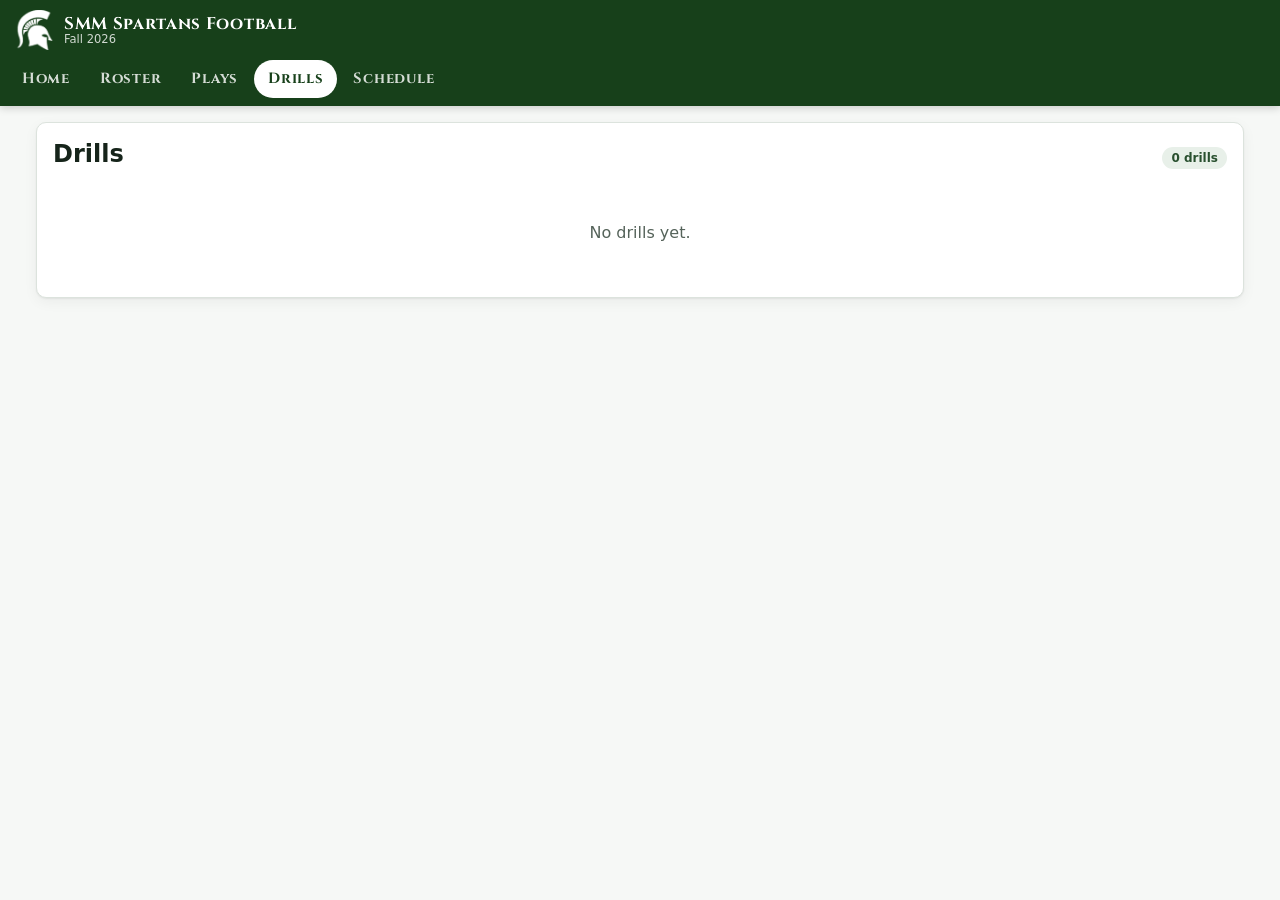
==== drill-editor.html @ 0a44aa52 "Drills: three-player cuts of a play you already drew A drill stores which play, which players, and w" ====
<!DOCTYPE html>
<html lang="en">
<head>
<meta charset="utf-8">
<meta name="viewport" content="width=device-width, initial-scale=1">
<title>Drill</title>
<link rel="manifest" href="manifest.webmanifest">
<meta name="theme-color" content="#17401A">
<link rel="icon" href="icons/icon-192.png">
<link rel="apple-touch-icon" href="icons/apple-touch-icon.png">
<meta name="apple-mobile-web-app-capable" content="yes">
<meta name="apple-mobile-web-app-title" content="Spartans">
<meta name="apple-mobile-web-app-status-bar-style" content="black-translucent">
<link rel="stylesheet" href="css/base.css">
</head>
<body>
<div id="ff-header"></div>

<main class="ff-main ff-editor">
  <div class="ff-grid field-and-panel">

    <section class="ff-card">
      <div class="ff-card-head">
        <a class="ff-small" href="drills.html">&larr; All drills</a>
        <span class="ff-pill" id="drillTitle">Drill</span>
      </div>
      <div class="ff-field-wrap">
        <svg id="field" role="img" aria-label="Drill diagram"></svg>
      </div>
      <div id="controls"></div>
    </section>

    <section class="ff-card">
      <div class="ff-card-head">
        <h2>Set up</h2>
        <span id="saveState" class="ff-savestate ff-small"></span>
      </div>
      <div id="panel"></div>
      <h3 class="ff-panel-head">Assignments</h3>
      <div id="legend"></div>
    </section>

  </div>
</main>

<script src="data/team-data.js"></script>
<script src="js/store.js"></script>
<script src="js/field.js"></script>
<script src="js/ui.js"></script>
<script src="js/routes.js"></script>
<script src="js/mirror.js"></script>
<script src="js/ball.js"></script>
<script src="js/playback.js"></script>
<script src="js/viewer.js"></script>
<script src="js/drills.js"></script>
<script src="js/drill-editor.js"></script>
</body>
</html>
---- css/base.css ----
/* ============================================================================
   Cinzel, for jersey numbers and other display type. Drawn from classical
   Roman inscriptional capitals - the closest widely available face to letters
   carved in stone.

   The file is served from this project, NOT from Google, so it works at a
   field with no signal and the site makes no third-party requests. Licensed
   under the SIL Open Font License; see fonts/OFL.txt.
   ========================================================================== */
@font-face {
  font-family: "Cinzel";
  font-style: normal;
  font-weight: 700;
  font-display: swap;
  src: url("../fonts/cinzel-700-latin.woff2") format("woff2");
}

/* ============================================================================
   Shared styles. Mobile-first: everything is laid out for a ~375px phone,
   then widened at breakpoints. Team colors come from the data file via
   FF.ui.applyTeamColors(), so changing them in Settings restyles the site.
   ========================================================================== */

:root {
  --team-primary: #1B5E20;
  --team-on-primary: #FFFFFF;

  --ink: #16241A;
  --ink-soft: #55635A;
  --line: #DCE3DD;
  --bg: #F6F8F6;
  --card: #FFFFFF;
  --danger: #C62828;

  --radius: 10px;
  --gap: 16px;
  --shadow: 0 1px 2px rgba(0, 0, 0, .06), 0 4px 14px rgba(0, 0, 0, .05);

  --font: system-ui, -apple-system, "Segoe UI", Roboto, Helvetica, Arial, sans-serif;
  --font-display: "Cinzel", "Trajan Pro", Optima, "Palatino Linotype",
                  "Book Antiqua", Palatino, Georgia, serif;
}

* { box-sizing: border-box; }

html { -webkit-text-size-adjust: 100%; }

body {
  margin: 0;
  font-family: var(--font);
  font-size: 16px;
  line-height: 1.5;
  color: var(--ink);
  background: var(--bg);
}

h1, h2, h3 { line-height: 1.25; margin: 0 0 .4em; }
h1 { font-size: 1.5rem; }
h2 { font-size: 1.2rem; }
h3 { font-size: 1rem; }
p { margin: 0 0 1em; }

a { color: #1B5E20; }

/* ---------- header + nav --------------------------------------------------- */

.ff-header {
  background: var(--team-primary);
  color: var(--team-on-primary);
  position: sticky;
  top: 0;
  z-index: 20;
  box-shadow: 0 2px 8px rgba(0, 0, 0, .18);
}

.ff-header-bar {
  display: flex;
  align-items: center;
  padding: 10px 14px;
}

.ff-brand {
  display: flex;
  align-items: center;
  gap: 10px;
  color: inherit;
  text-decoration: none;
}

.ff-brand-mark {
  display: block;
  width: 40px;
  height: 40px;
  flex: 0 0 auto;
  object-fit: contain;
}

.ff-brand-text { display: flex; flex-direction: column; line-height: 1.15; }
.ff-brand-text strong {
  font-family: var(--font-display);
  font-size: 1.06rem;
  font-weight: 700;
  letter-spacing: .04em;
}
.ff-brand-text small { font-size: .72rem; opacity: .8; }

.ff-nav {
  display: flex;
  gap: 2px;
  overflow-x: auto;
  padding: 0 8px 8px;
  scrollbar-width: none;
}
.ff-nav::-webkit-scrollbar { display: none; }

.ff-nav-link {
  flex: 0 0 auto;
  padding: 8px 14px;
  border-radius: 999px;
  color: inherit;
  text-decoration: none;
  font-family: var(--font-display);
  font-size: .92rem;
  font-weight: 700;
  letter-spacing: .05em;
  opacity: .82;
  white-space: nowrap;
}
.ff-nav-link:hover { opacity: 1; background: rgba(255, 255, 255, .12); }
.ff-nav-link.is-current {
  opacity: 1;
  background: var(--team-on-primary);
  color: var(--team-primary);
}

/* ---------- layout --------------------------------------------------------- */

.ff-main {
  max-width: 1240px;
  margin: 0 auto;
  padding: var(--gap);
}

.ff-card {
  background: var(--card);
  border: 1px solid var(--line);
  border-radius: var(--radius);
  box-shadow: var(--shadow);
  padding: 16px;
  margin-bottom: var(--gap);
}

.ff-card > h2 { margin-top: 0; }

.ff-card-head {
  display: flex;
  align-items: baseline;
  justify-content: space-between;
  gap: 10px;
  margin-bottom: 10px;
}

.ff-muted { color: var(--ink-soft); }
.ff-small { font-size: .85rem; }

.ff-banner {
  background: #FFF6DC;
  border-bottom: 1px solid #E8D9A6;
  padding: 8px 14px;
  font-size: .85rem;
  display: flex;
  gap: 10px;
  justify-content: center;
  flex-wrap: wrap;
}

.ff-grid { display: grid; gap: var(--gap); }

@media (min-width: 800px) {
  .ff-grid.cols-2 { grid-template-columns: 1fr 1fr; }
  .ff-grid.field-and-panel { grid-template-columns: minmax(0, 1fr) 300px; }
}

/* ---------- buttons + quick links ------------------------------------------ */

.ff-btn {
  display: inline-block;
  padding: 10px 16px;
  min-height: 44px;               /* comfortable tap target */
  border: 1px solid var(--team-primary);
  border-radius: 8px;
  background: var(--team-primary);
  color: var(--team-on-primary);
  font: inherit;
  font-weight: 600;
  text-decoration: none;
  cursor: pointer;
}
.ff-btn.secondary {
  background: transparent;
  color: var(--team-primary);
}
.ff-btn.danger { background: var(--danger); border-color: var(--danger); color: #fff; }

.ff-quicklinks { display: flex; flex-wrap: wrap; gap: 10px; }

/* ---------- field ---------------------------------------------------------- */

.ff-field-wrap {
  background: #17401A;
  border-radius: var(--radius);
  overflow: hidden;
  padding: 6px;
}

svg.ff-field {
  display: block;
  width: 100%;
  height: auto;
  max-height: 84vh;
  margin: 0 auto;
  touch-action: manipulation;
}

.ff-legend {
  display: flex;
  flex-wrap: wrap;
  gap: 12px;
  font-size: .8rem;
  color: var(--ink-soft);
  margin-top: 10px;
}
.ff-legend span { display: inline-flex; align-items: center; gap: 6px; }
.ff-legend i {
  width: 20px;
  height: 0;
  border-top-width: 3px;
  border-top-style: dashed;
  display: inline-block;
}

/* ---------- lists / tables ------------------------------------------------- */

.ff-list { list-style: none; margin: 0; padding: 0; }
.ff-list li {
  padding: 10px 0;
  border-bottom: 1px solid var(--line);
  display: flex;
  gap: 10px;
  justify-content: space-between;
  align-items: center;
}
.ff-list li:last-child { border-bottom: 0; }

.ff-pill {
  display: inline-block;
  padding: 2px 9px;
  border-radius: 999px;
  background: #E8F0E9;
  color: #29502F;
  font-size: .75rem;
  font-weight: 600;
}

.ff-stub {
  text-align: center;
  padding: 40px 16px;
  color: var(--ink-soft);
}

/* ---------- forms ---------------------------------------------------------- */

input[type="text"], input[type="date"], input[type="time"],
input[type="number"], select, textarea {
  font: inherit;
  color: var(--ink);
  background: #fff;
  border: 1px solid var(--line);
  border-radius: 8px;
  padding: 9px 10px;
  min-height: 42px;
  width: 100%;
}
input:focus, select:focus, textarea:focus {
  outline: 2px solid var(--team-primary);
  outline-offset: 1px;
  border-color: var(--team-primary);
}

.ff-select { width: auto; min-width: 150px; }

.ff-toolbar {
  display: flex;
  align-items: center;
  gap: 10px;
  flex-wrap: wrap;
  margin-bottom: 12px;
}

.ff-savestate {
  color: var(--team-primary);
  font-weight: 600;
  opacity: 0;
  transition: opacity .2s;
}
.ff-savestate.is-on { opacity: 1; }

/* ---------- roster --------------------------------------------------------- */

/* The jersey number is a crest, not a form field: a dark green disc with the
   number cut out in white, set in a humanist serif that reads closer to a
   carved inscription than to a spreadsheet. The same disc is used whether the
   number is editable or not, so the page looks identical to a parent. */
/* The list is deliberately narrow. Left to fill a 1240px page, the name field
   stretched to the far edge and the number and the name read as if they were
   at opposite ends of the screen. */
.ff-roster { max-width: 500px; }

.ff-roster-row,
.ff-roster-labels {
  display: grid;
  gap: 9px;
  grid-template-columns: 60px minmax(0, 1fr) 72px 38px;
  align-items: center;
}

.ff-roster-labels { display: none; }

.ff-roster-row {
  padding: 8px;
  border-radius: 12px;
  border-bottom: 1px solid var(--line);
  transition: background .15s;
}
.ff-roster-row:last-child { border-bottom: 0; }
.ff-roster-row:hover { background: #F3F7F3; }

/* Both selectors on purpose. input[type="text"] in the forms block has higher
   specificity than a bare class, so styling only .ff-jersey left the coach
   looking at a plain white box while parents saw the crest. */
.ff-jersey,
input.ff-jersey {
  grid-column: 1;
  width: 60px;
  height: 60px;
  min-height: 60px;
  padding: 0;
  border-radius: 50%;
  background: var(--team-primary);
  border: 2px solid var(--team-primary);
  color: #fff;
  text-align: center;
  font-family: var(--font-display);
  font-size: 1.5rem;
  font-weight: 700;
  letter-spacing: .02em;
  box-shadow: inset 0 1px 0 rgba(255,255,255,.14), 0 1px 3px rgba(0,0,0,.18);
}
span.ff-jersey { display: grid; place-items: center; }

.ff-jersey-input::placeholder { color: rgba(255,255,255,.5); font-size: 1.1rem; }
.ff-jersey-input:focus {
  outline: 3px solid #FFC400;
  outline-offset: 2px;
  border-color: #FFC400;
}

.ff-rostername,
input.ff-rostername {
  grid-column: 2;
  font-family: var(--font-display);
  font-size: 1.25rem;
  font-weight: 700;
  letter-spacing: .015em;
}
input.ff-rostername { border-color: transparent; background: transparent; padding-left: 2px; }
input.ff-rostername:hover { border-color: var(--line); background: #fff; }
input.ff-rostername:focus { border-color: var(--team-primary); background: #fff; }

.ff-row-del  { grid-column: 3; }

.ff-row-del {
  width: 40px;
  height: 40px;
  border-radius: 8px;
  border: 1px solid var(--line);
  background: #fff;
  color: var(--ink-soft);
  font-size: 1.35rem;
  line-height: 1;
  cursor: pointer;
}
.ff-row-del:hover {
  border-color: var(--danger);
  color: var(--danger);
  background: #FDF2F2;
}

.ff-empty {
  display: block;
  text-align: center;
  padding: 32px 12px;
  color: var(--ink-soft);
  border-bottom: 0;
}
.ff-empty p { margin: 0 0 4px; }

.ff-roster-row.is-readonly { grid-template-columns: 60px minmax(0, 1fr) 72px; }

/* ---------- play editor ---------------------------------------------------- */

.ff-token.is-draggable { cursor: grab; touch-action: none; }
.ff-token.is-draggable:hover { filter: brightness(1.12); }
.ff-token.is-dragging { cursor: grabbing; filter: brightness(1.2); }
.ff-token.is-pickable { cursor: pointer; touch-action: none; }
.ff-token.is-selected { filter: drop-shadow(0 0 .9px #FFEB3B) brightness(1.15); }

svg.ff-field.is-drawing { cursor: crosshair; touch-action: none; }

.ff-modes {
  display: flex;
  gap: 6px;
  background: #EDF1EE;
  border-radius: 999px;
  padding: 4px;
  margin-bottom: 10px;
}
.ff-mode {
  flex: 1;
  border: 0;
  background: transparent;
  border-radius: 999px;
  padding: 9px 10px;
  font: inherit;
  font-size: .85rem;
  font-weight: 600;
  color: var(--ink-soft);
  cursor: pointer;
}
.ff-mode.is-on {
  background: var(--team-primary);
  color: var(--team-on-primary);
}

.ff-hint { margin-bottom: 14px; }
.ff-toolbar.ff-tight { margin-bottom: 8px; gap: 6px; }
.ff-toolbar.ff-tight .ff-btn { min-height: 36px; padding: 6px 11px; }

.ff-assign.is-selected {
  background: #FFFCE6;
  border-left: 3px solid #E0B400;
  padding: 10px 10px 4px;
  margin-left: -10px;
  border-radius: 6px;
}

.ff-warn {
  margin: 10px 0 0;
  padding: 9px 12px;
  border-radius: 8px;
  background: #FFF6DC;
  border: 1px solid #E8D9A6;
  color: #6B5518;
  font-size: .85rem;
}

.ff-field-label {
  display: block;
  font-size: .8rem;
  font-weight: 700;
  color: var(--ink-soft);
  margin: 14px 0 5px;
}
.ff-field-label:first-child { margin-top: 0; }

.ff-panel-head {
  margin: 20px 0 8px;
  padding-top: 14px;
  border-top: 1px solid var(--line);
}

.ff-assign { margin-bottom: 12px; }
.ff-assign-head {
  display: flex;
  align-items: center;
  justify-content: space-between;
  gap: 8px;
  margin-bottom: 5px;
}
.ff-assign textarea { resize: vertical; line-height: 1.4; }

.ff-panel-foot {
  margin-top: 18px;
  padding-top: 14px;
  border-top: 1px solid var(--line);
}

/* ---------- print ---------------------------------------------------------- */

@media print {
  .ff-header, .ff-banner, .ff-quicklinks, .ff-btn { display: none !important; }
  body { background: #fff; }
  .ff-card { box-shadow: none; border: 0; padding: 0; }
  .ff-main { max-width: none; padding: 0; }
}

/* ---------- ball events + scrubber ----------------------------------------- */

.ff-scrub {
  display: flex;
  align-items: center;
  gap: 10px;
  margin-top: 10px;
}
.ff-scrub input[type="range"] { flex: 1; width: auto; min-height: 0; }
.ff-scrub .ff-btn { min-height: 36px; padding: 6px 12px; }
.ff-scrub span { min-width: 42px; text-align: right; font-variant-numeric: tabular-nums; }

.ff-evt {
  display: flex;
  align-items: center;
  gap: 6px;
  flex-wrap: wrap;
  margin-bottom: 8px;
}
.ff-evt select { width: auto; min-width: 108px; }
.ff-evt input[type="number"] { width: 74px; }
.ff-evt .ff-row-del { width: 34px; height: 34px; font-size: 1.1rem; }

.ff-pill.is-ball { background: #FDECC8; color: #6B4A05; }
.ff-pill.is-fake { background: #FFF3D6; color: #8A6A12; }

.ff-warn span { display: block; }
.ff-warn span + span { margin-top: 6px; }

/* ---------- viewer controls + role legend ---------------------------------- */

.ff-controls {
  display: flex;
  align-items: center;
  gap: 8px;
  flex-wrap: wrap;
  margin-top: 12px;
}
.ff-controls .ff-btn { min-height: 40px; padding: 8px 12px; }
.ff-controls .ff-play { min-width: 96px; }
.ff-controls .ff-select { min-width: 84px; min-height: 40px; }
.ff-scrubber { flex: 1 1 180px; width: auto; min-height: 0; }
.ff-time { min-width: 86px; text-align: right; font-variant-numeric: tabular-nums; }

.ff-key b {
  width: 13px;
  height: 13px;
  border-radius: 3px;
  border: 1px solid rgba(0,0,0,.35);
  display: inline-block;
}

.ff-role {
  padding: 10px;
  border-radius: 8px;
  border: 1px solid transparent;
  margin-bottom: 6px;
  transition: background .15s, border-color .15s;
}
.ff-role.is-carrier {
  background: #FDEDED;
  border-color: #D32F2F;
}
.ff-role-head {
  display: flex;
  align-items: center;
  gap: 8px;
  margin-bottom: 4px;
}
.ff-role p { margin: 0; }

/* ---------- settings ------------------------------------------------------- */

.ff-explain ol { margin: 0 0 12px; padding-left: 20px; }
.ff-explain li { margin-bottom: 4px; }
.ff-explain code {
  background: #EDF1EE;
  padding: 1px 5px;
  border-radius: 4px;
  font-size: .92em;
}

.ff-colorrow { display: flex; gap: 8px; align-items: center; }
.ff-colorrow input[type="color"] {
  width: 54px;
  min-height: 42px;
  padding: 3px;
  cursor: pointer;
}
.ff-colorrow .ff-hex { width: auto; flex: 1; font-family: ui-monospace, monospace; }

input[type="file"] {
  font: inherit;
  width: 100%;
  padding: 9px 10px;
  border: 1px dashed var(--line);
  border-radius: 8px;
  background: #fff;
}

/* ---------- checkbox groups ------------------------------------------------ */

.ff-checks { display: flex; flex-wrap: wrap; gap: 8px; margin-bottom: 4px; }

.ff-check {
  display: inline-flex;
  align-items: center;
  gap: 7px;
  padding: 8px 13px;
  border: 1px solid var(--line);
  border-radius: 999px;
  background: #fff;
  font-weight: 600;
  cursor: pointer;
  min-height: 44px;
}
.ff-check:has(input:checked) {
  border-color: var(--team-primary);
  background: #EDF4EE;
  color: var(--team-primary);
}
.ff-check input { width: auto; min-height: 0; accent-color: var(--team-primary); }

/* ---------- view controls (flip + labels) ---------------------------------- */

.ff-controls-view { margin-top: 8px; }
.ff-btn.secondary.is-on {
  background: var(--team-primary);
  color: var(--team-on-primary);
}
.ff-panel-foot { display: flex; flex-wrap: wrap; gap: 8px; }

/* ---------- schedule ------------------------------------------------------- */

.ff-formgrid {
  display: grid;
  gap: 12px;
  grid-template-columns: 1fr;
  margin-bottom: 4px;
}
@media (min-width: 620px) {
  .ff-formgrid { grid-template-columns: repeat(auto-fit, minmax(150px, 1fr)); }
}
.ff-formfield .ff-field-label { margin-top: 0; }
.ff-formfield select { width: 100%; }

.ff-evt-title { display: flex; align-items: center; gap: 8px; flex-wrap: wrap; }
.ff-pill.is-game { background: #FDECC8; color: #6B4A05; }

.ff-check.is-out { border-color: var(--danger); background: #FDF2F2; color: var(--danger); }

/* One itinerary block: clock on the left, the editable bits in the middle,
   reorder and remove on the right. Stacks on a phone. */
.ff-itin {
  display: grid;
  gap: 10px;
  grid-template-columns: 74px minmax(0, 1fr) 40px;
  align-items: start;
  padding: 12px 0;
  border-top: 1px solid var(--line);
}
.ff-itin-time { display: flex; flex-direction: column; padding-top: 9px; }
.ff-itin-body { display: flex; flex-direction: column; gap: 8px; min-width: 0; }
.ff-itin-top { display: flex; gap: 8px; align-items: center; }
.ff-itin-mins { width: 76px; flex: 0 0 auto; text-align: center; }
.ff-itin-link { display: flex; gap: 8px; align-items: center; flex-wrap: wrap; }
.ff-itin-link select { flex: 1 1 180px; width: auto; }
.ff-itin-tools { display: flex; flex-direction: column; gap: 5px; }
.ff-itin-tools .ff-row-del { width: 38px; height: 34px; font-size: 1rem; }
.ff-itin-tools .ff-row-del:disabled { opacity: .35; cursor: default; }

/* ---------- print sheet ---------------------------------------------------- */

.ff-printonly { display: none; }

.ff-printtable { width: 100%; border-collapse: collapse; margin-top: 10px; }
.ff-printtable th, .ff-printtable td {
  border: 1px solid #999;
  padding: 5px 7px;
  text-align: left;
  font-size: 11pt;
  vertical-align: top;
}
.ff-printtable th { background: #eee; }

@media print {
  .ff-card, .ff-banner, .ff-header { display: none !important; }
  .ff-printonly { display: block; }
  .ff-printonly h1 { font-size: 17pt; margin-bottom: 2px; }
  .ff-printonly p { margin: 2px 0; font-size: 11pt; }
}

/* Save confirmation that survives a re-render, since editing an event rebuilds
   the whole form. Lives outside the rendered region. */
.ff-savefloat {
  position: fixed;
  right: 16px;
  bottom: 16px;
  z-index: 30;
  padding: 8px 15px;
  border-radius: 999px;
  background: var(--team-primary);
  color: var(--team-on-primary);
  box-shadow: 0 3px 12px rgba(0, 0, 0, .22);
}
@media print { .ff-savefloat { display: none !important; } }

/* ---------- two-deep lineup ------------------------------------------------ */

/* A position and its groups. The group cells wrap on their own, so two-deep
   defense and four-deep offense both lay out sensibly, phone included. */
.ff-depth-row {
  display: grid;
  gap: 10px;
  grid-template-columns: 54px minmax(0, 1fr);
  align-items: center;
  padding: 7px 0;
}

.ff-depth-slots {
  display: grid;
  gap: 8px;
  grid-template-columns: repeat(auto-fit, minmax(132px, 1fr));
}

.ff-depth-cell { display: flex; align-items: center; gap: 6px; min-width: 0; }
.ff-depth-cell select { width: 100%; min-width: 0; }

.ff-depth-num {
  flex: 0 0 auto;
  width: 18px;
  text-align: center;
  font-size: .72rem;
  font-weight: 700;
  color: var(--ink-soft);
}

.ff-depth-checks { margin-top: 12px; }
.ff-note {
  margin: 0 0 6px;
  padding: 8px 11px;
  border-radius: 8px;
  font-size: .85rem;
  background: #EDF1EE;
  color: var(--ink-soft);
}
.ff-note.is-warn { background: #FFF6DC; color: #6B5518; }
.ff-note.is-ok { background: #EAF4EB; color: #29502F; }

/* ---------- announcer controls --------------------------------------------- */

.ff-controls .ff-check {
  min-height: 40px;
  padding: 6px 12px;
  font-weight: 600;
  font-size: .85rem;
}

/* ---------- play library --------------------------------------------------- */

/* One column on a phone, two on a tablet, three on a laptop. auto-fill with a
   minimum keeps the cards a sensible size at every width without breakpoints
   guessing at specific devices. */
.ff-playgrid {
  list-style: none;
  margin: 0;
  padding: 0;
  display: grid;
  gap: var(--gap);
  grid-template-columns: repeat(auto-fill, minmax(260px, 1fr));
}

.ff-playcard {
  display: flex;
  flex-direction: column;
  border: 1px solid var(--line);
  border-radius: var(--radius);
  overflow: hidden;
  background: #fff;
  padding: 0;
}

.ff-playcard-link {
  display: block;
  text-decoration: none;
  color: inherit;
}
.ff-playcard-link:hover .ff-playcard-thumb { filter: brightness(1.06); }
.ff-playcard-link:focus-visible { outline: 2px solid var(--team-primary); }

.ff-playcard-thumb {
  background: #17401A;
  transition: filter .15s;
}
.ff-thumb-svg { display: block; width: 100%; height: auto; }

.ff-playcard-name {
  font-weight: 700;
  padding: 10px 12px 2px;
  line-height: 1.25;
}

.ff-playcard-meta {
  display: flex;
  align-items: center;
  gap: 8px;
  flex-wrap: wrap;
  padding: 0 12px 10px;
}

.ff-playcard-tools {
  display: flex;
  gap: 6px;
  align-items: center;
  padding: 0 12px 12px;
  margin-top: auto;
}
.ff-playcard-tools .ff-btn { min-height: 36px; padding: 6px 11px; }
.ff-playcard-tools .ff-row-del { width: 36px; height: 36px; margin-left: auto; }

.ff-playgrid .ff-empty { grid-column: 1 / -1; }

/* Reorder arrows sit over the thumbnail's bottom corner, out of the way of
   the card's own buttons but still a full tap target. */
.ff-playcard { position: relative; }

.ff-playcard-order {
  display: flex;
  gap: 4px;
  padding: 6px 12px 0;
}
.ff-playcard-order .ff-row-del {
  width: 38px;
  height: 32px;
  font-size: .8rem;
}
.ff-playcard-order .ff-row-del:disabled { opacity: .3; cursor: default; }

/* ---------- coach mode ------------------------------------------------------
   Everything that edits data carries .ff-coach-only and is simply absent for
   a parent. The attribute is set before first paint, so nothing flashes into
   view and then disappears. */
html[data-coach="0"] .ff-coach-only { display: none !important; }

.ff-coachbar {
  display: flex;
  align-items: center;
  gap: 10px;
  flex-wrap: wrap;
  background: #E8F0E9;
  border: 1px solid #C6DCC9;
  border-radius: var(--radius);
  padding: 10px 14px;
  margin-bottom: var(--gap);
  font-size: .85rem;
}

/* Read-only variants: same layout, no form controls. */
.ff-depth-row.is-readonly { grid-template-columns: 54px minmax(0, 1fr); }
.ff-itin.is-readonly { grid-template-columns: 74px minmax(0, 1fr); }
.ff-itin.is-readonly .ff-itin-body { gap: 4px; align-items: flex-start; }
.ff-itin.is-readonly .ff-btn { align-self: flex-start; }

/* Coach-mode badge in the header, so the mode is never a guess. */
.ff-coachbadge {
  margin-left: auto;
  align-self: center;
  padding: 4px 12px;
  border-radius: 999px;
  border: 1px solid rgba(255, 255, 255, .5);
  color: inherit;
  text-decoration: none;
  font-size: .72rem;
  font-weight: 700;
  letter-spacing: .06em;
  text-transform: uppercase;
  opacity: .85;
}
.ff-coachbadge:hover { opacity: 1; background: rgba(255, 255, 255, .14); }

/* The roster reads as a team sheet rather than a table. */
.ff-roster { margin-top: 4px; }

/* ---------- zone bubbles ---------------------------------------------------- */

.ff-zone { pointer-events: none; }
.ff-zone-input { width: 84px; }

/* Defensive plays: pointing at a player is the interaction, so the field takes
   pointer events even though nothing on it is draggable. */
svg.ff-field { cursor: default; }

/* ---------- collapsed setup ------------------------------------------------ */

.ff-advanced > summary {
  cursor: pointer;
  font-weight: 700;
  font-size: 1.05rem;
  list-style: none;
  padding: 2px 0;
}
.ff-advanced > summary::-webkit-details-marker { display: none; }
.ff-advanced > summary::before {
  content: "▸ ";
  color: var(--ink-soft);
}
.ff-advanced[open] > summary::before { content: "▾ "; }
.ff-advanced[open] > summary { margin-bottom: 14px; }

.ff-advanced h3 {
  margin-top: 22px;
  padding-top: 14px;
  border-top: 1px solid var(--line);
}
.ff-advanced h3:first-of-type { margin-top: 8px; padding-top: 0; border-top: 0; }

/* ---------- home: what is coming up ---------------------------------------- */

.ff-upnext {
  padding: 14px 0;
  border-top: 1px solid var(--line);
}
.ff-upnext:first-child { padding-top: 4px; border-top: 0; }
.ff-upnext .ff-evt-title { margin-bottom: 3px; }
.ff-upnext .ff-evt-title strong { font-family: var(--font-display); font-size: 1.05rem; }

.ff-upnext-line { margin-top: 7px; line-height: 1.45; }
.ff-upnext-open { margin-top: 12px; min-height: 38px; padding: 7px 14px; }

/* ---------- home lineups ---------------------------------------------------- */

.ff-lineup-sides { display: grid; gap: 18px; margin-top: 12px; }
@media (min-width: 620px) {
  /* max-content, not 1fr: two equal fractions of a wide card pushed Defense
     out to the halfway mark with a lake of nothing in between. */
  .ff-lineup-sides {
    grid-template-columns: repeat(2, minmax(150px, max-content));
    gap: 44px;
    justify-content: start;
  }
}

.ff-lineup-sidehead {
  font-family: var(--font-display);
  font-weight: 700;
  font-size: .95rem;
  letter-spacing: .06em;
  text-transform: uppercase;
  color: var(--team-primary);
  padding-bottom: 5px;
  border-bottom: 2px solid var(--line);
  margin-bottom: 10px;
}

.ff-lineup-group { margin-bottom: 14px; }
.ff-lineup-group:last-child { margin-bottom: 0; }

.ff-lineup-grouphead {
  font-size: .72rem;
  font-weight: 700;
  letter-spacing: .08em;
  text-transform: uppercase;
  color: var(--ink-soft);
  margin-bottom: 4px;
}

/* The position is what the eye scans for, so it is the larger, heavier half of
   the pair; the name sits quieter beside it. */
.ff-lineup-row {
  display: grid;
  grid-template-columns: 62px minmax(0, 1fr);
  align-items: baseline;
  gap: 8px;
  padding: 3px 0;
}
.ff-lineup-pos {
  font-family: var(--font-display);
  font-weight: 700;
  font-size: 1rem;
  color: var(--ink);
}
.ff-lineup-name { font-size: .88rem; color: var(--ink-soft); }

/* Player portrait: one of the warriors from the team sheet, cropped round. */
.ff-portrait {
  width: 72px;
  height: 72px;
  border-radius: 50%;
  object-fit: cover;
  border: 2px solid var(--team-primary);
  background: #E8E4DA;
  display: block;
}

/* The quarterback is always in a drill, so his tick is shown but locked. */
.ff-check.is-locked { opacity: .75; cursor: default; }
.ff-check.is-locked input { cursor: default; }
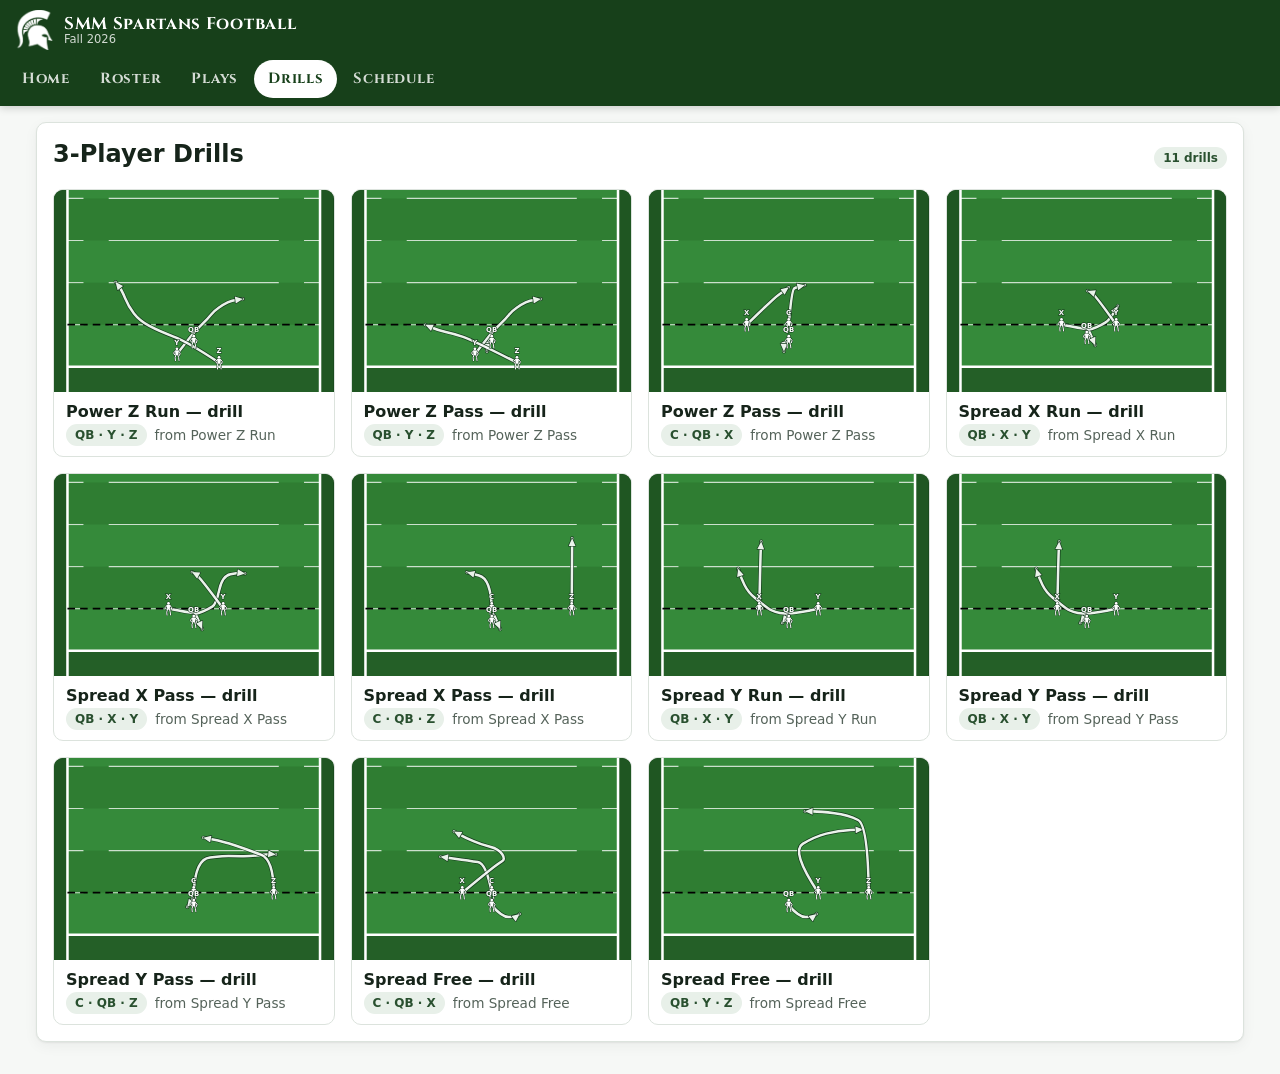
==== commit 0f3b95b4: "Instrument the recorder, and a watchdog on each frame The console showed neither the completion log " ====
--- a/drill-editor.html
+++ b/drill-editor.html
@@ -8,6 +8,7 @@
 <meta name="theme-color" content="#17401A">
 <link rel="icon" href="icons/icon-192.png">
 <link rel="apple-touch-icon" href="icons/apple-touch-icon.png">
+<meta name="mobile-web-app-capable" content="yes">
 <meta name="apple-mobile-web-app-capable" content="yes">
 <meta name="apple-mobile-web-app-title" content="Spartans">
 <meta name="apple-mobile-web-app-status-bar-style" content="black-translucent">
--- a/css/base.css
+++ b/css/base.css
@@ -1001,3 +1001,114 @@
 /* The quarterback is always in a drill, so his tick is shown but locked. */
 .ff-check.is-locked { opacity: .75; cursor: default; }
 .ff-check.is-locked input { cursor: default; }
+
+/* Drill notes: what a parent running the station reads first. */
+.ff-drillnotes {
+  background: #FFFCE6;
+  border-left: 3px solid #E0B400;
+  border-radius: 6px;
+  padding: 11px 13px;
+  margin-bottom: 14px;
+  font-size: .9rem;
+  line-height: 1.5;
+  white-space: pre-wrap;
+}
+
+/* ---------- league rules ---------------------------------------------------- */
+
+.ff-rules-grid {
+  display: grid;
+  gap: 18px 28px;
+  grid-template-columns: 1fr;
+  margin-top: 4px;
+}
+@media (min-width: 620px) {
+  .ff-rules-grid { grid-template-columns: repeat(auto-fit, minmax(220px, 1fr)); }
+}
+
+.ff-rules-head {
+  font-family: var(--font-display);
+  font-weight: 700;
+  font-size: .82rem;
+  letter-spacing: .08em;
+  text-transform: uppercase;
+  color: var(--team-primary);
+  padding-bottom: 5px;
+  border-bottom: 2px solid var(--line);
+  margin-bottom: 8px;
+}
+
+.ff-rules-list {
+  list-style: none;
+  margin: 0;
+  padding: 0;
+  font-size: .88rem;
+  line-height: 1.45;
+}
+.ff-rules-list li {
+  position: relative;
+  padding: 3px 0 3px 15px;
+  color: var(--ink);
+}
+.ff-rules-list li::before {
+  content: "";
+  position: absolute;
+  left: 0;
+  top: .72em;
+  width: 5px;
+  height: 5px;
+  border-radius: 50%;
+  background: var(--team-primary);
+  opacity: .55;
+}
+
+/* ---------- rotation coverage ----------------------------------------------- */
+
+/* Ten positions will not fit a phone, so the grid scrolls sideways while the
+   player's name stays put - otherwise you lose track of whose row you are on. */
+.ff-rotation-scroll { overflow-x: auto; -webkit-overflow-scrolling: touch; }
+
+.ff-rotation {
+  border-collapse: collapse;
+  font-size: .85rem;
+  min-width: 100%;
+}
+.ff-rotation th, .ff-rotation td {
+  padding: 6px 8px;
+  text-align: center;
+  white-space: nowrap;
+}
+
+.ff-rot-name {
+  position: sticky;
+  left: 0;
+  z-index: 1;
+  background: var(--card);
+  text-align: left !important;
+  font-weight: 600;
+  padding-right: 14px !important;
+  box-shadow: 1px 0 0 var(--line);
+}
+
+.ff-rot-pos {
+  font-family: var(--font-display);
+  font-weight: 700;
+  font-size: .8rem;
+  color: var(--team-primary);
+  border-bottom: 2px solid var(--line);
+}
+
+.ff-rot-cell { font-variant-numeric: tabular-nums; }
+.ff-rot-cell.is-on { font-weight: 700; background: #EAF4EB; color: #1F5622; }
+.ff-rot-cell.is-off { color: #C3CDC5; }
+
+/* A visible seam between the offensive and defensive halves. */
+.is-sidebreak { border-left: 2px solid var(--line); }
+
+.ff-rot-gap {
+  text-align: left !important;
+  font-size: .78rem;
+  padding-left: 14px !important;
+}
+.ff-rot-gap.is-warn { color: #8A6A12; }
+.ff-rot-gap.is-ok { color: #2E7D32; font-weight: 600; }
